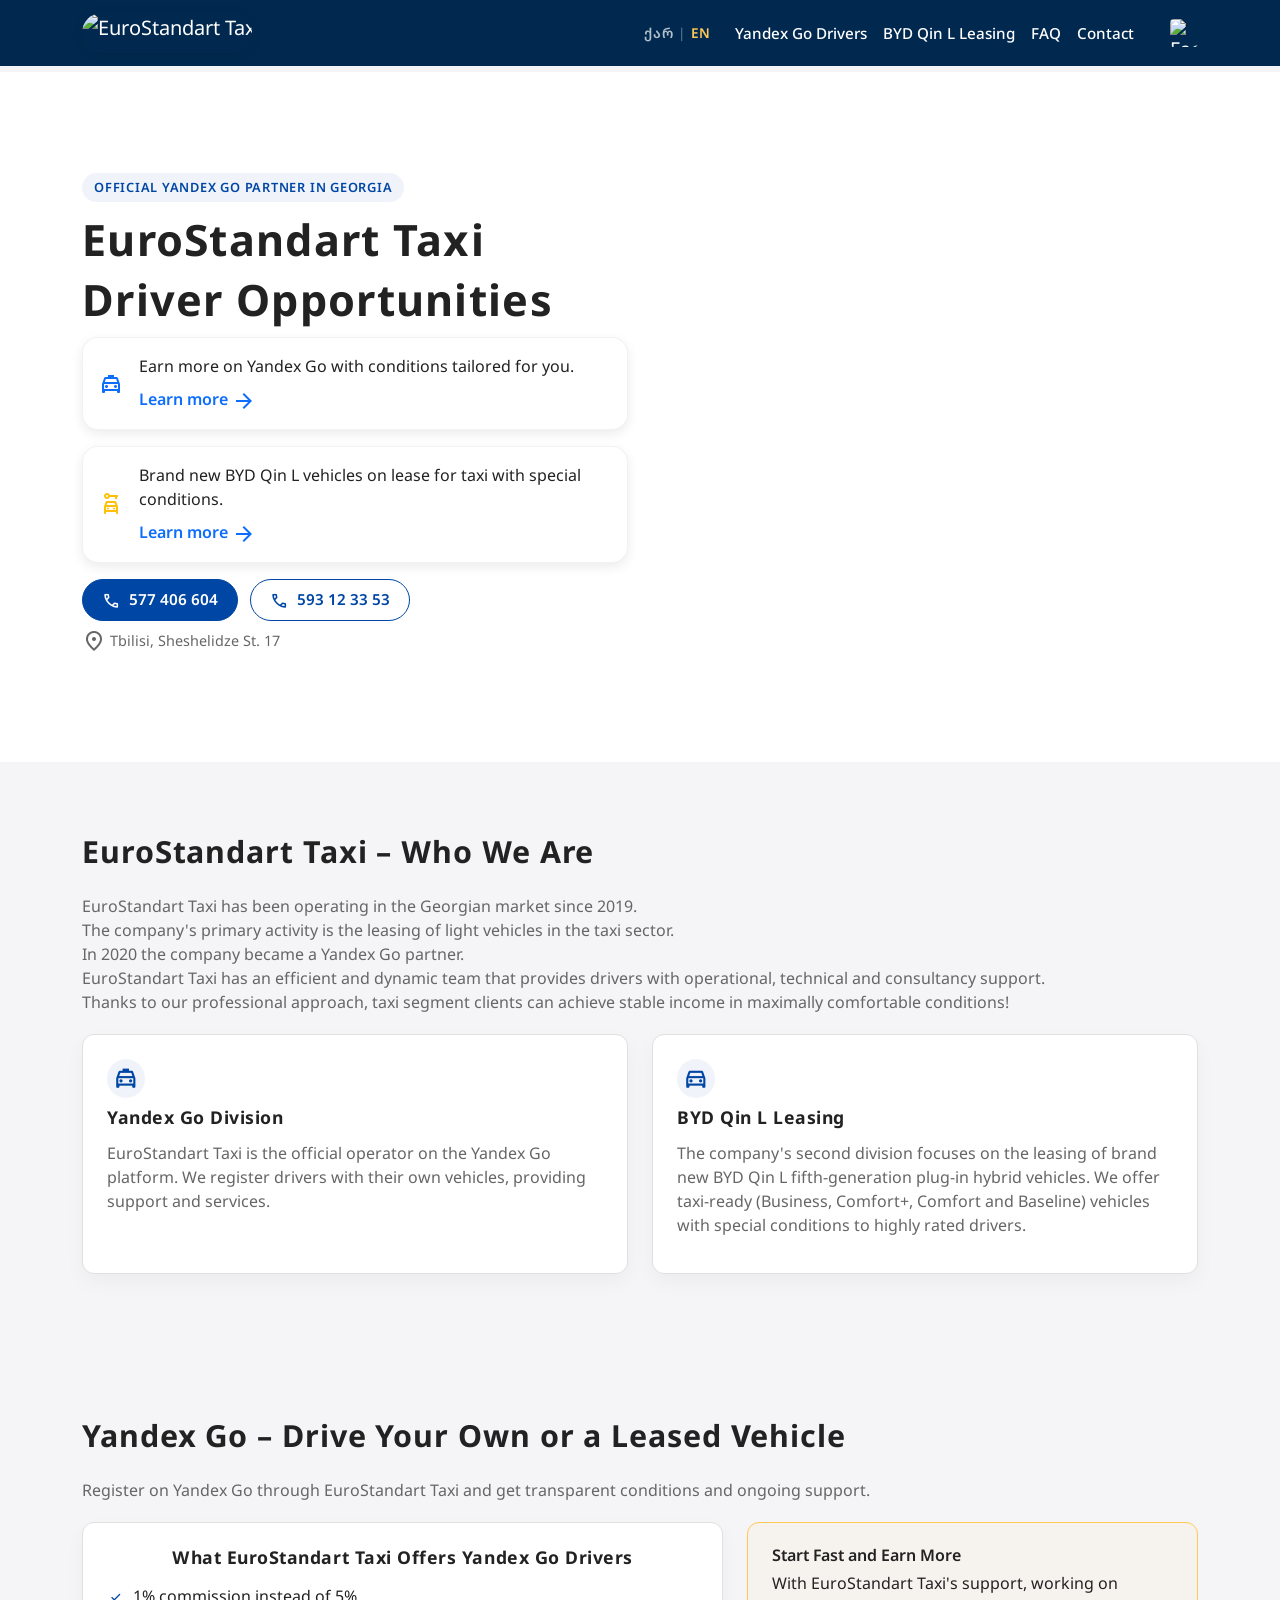
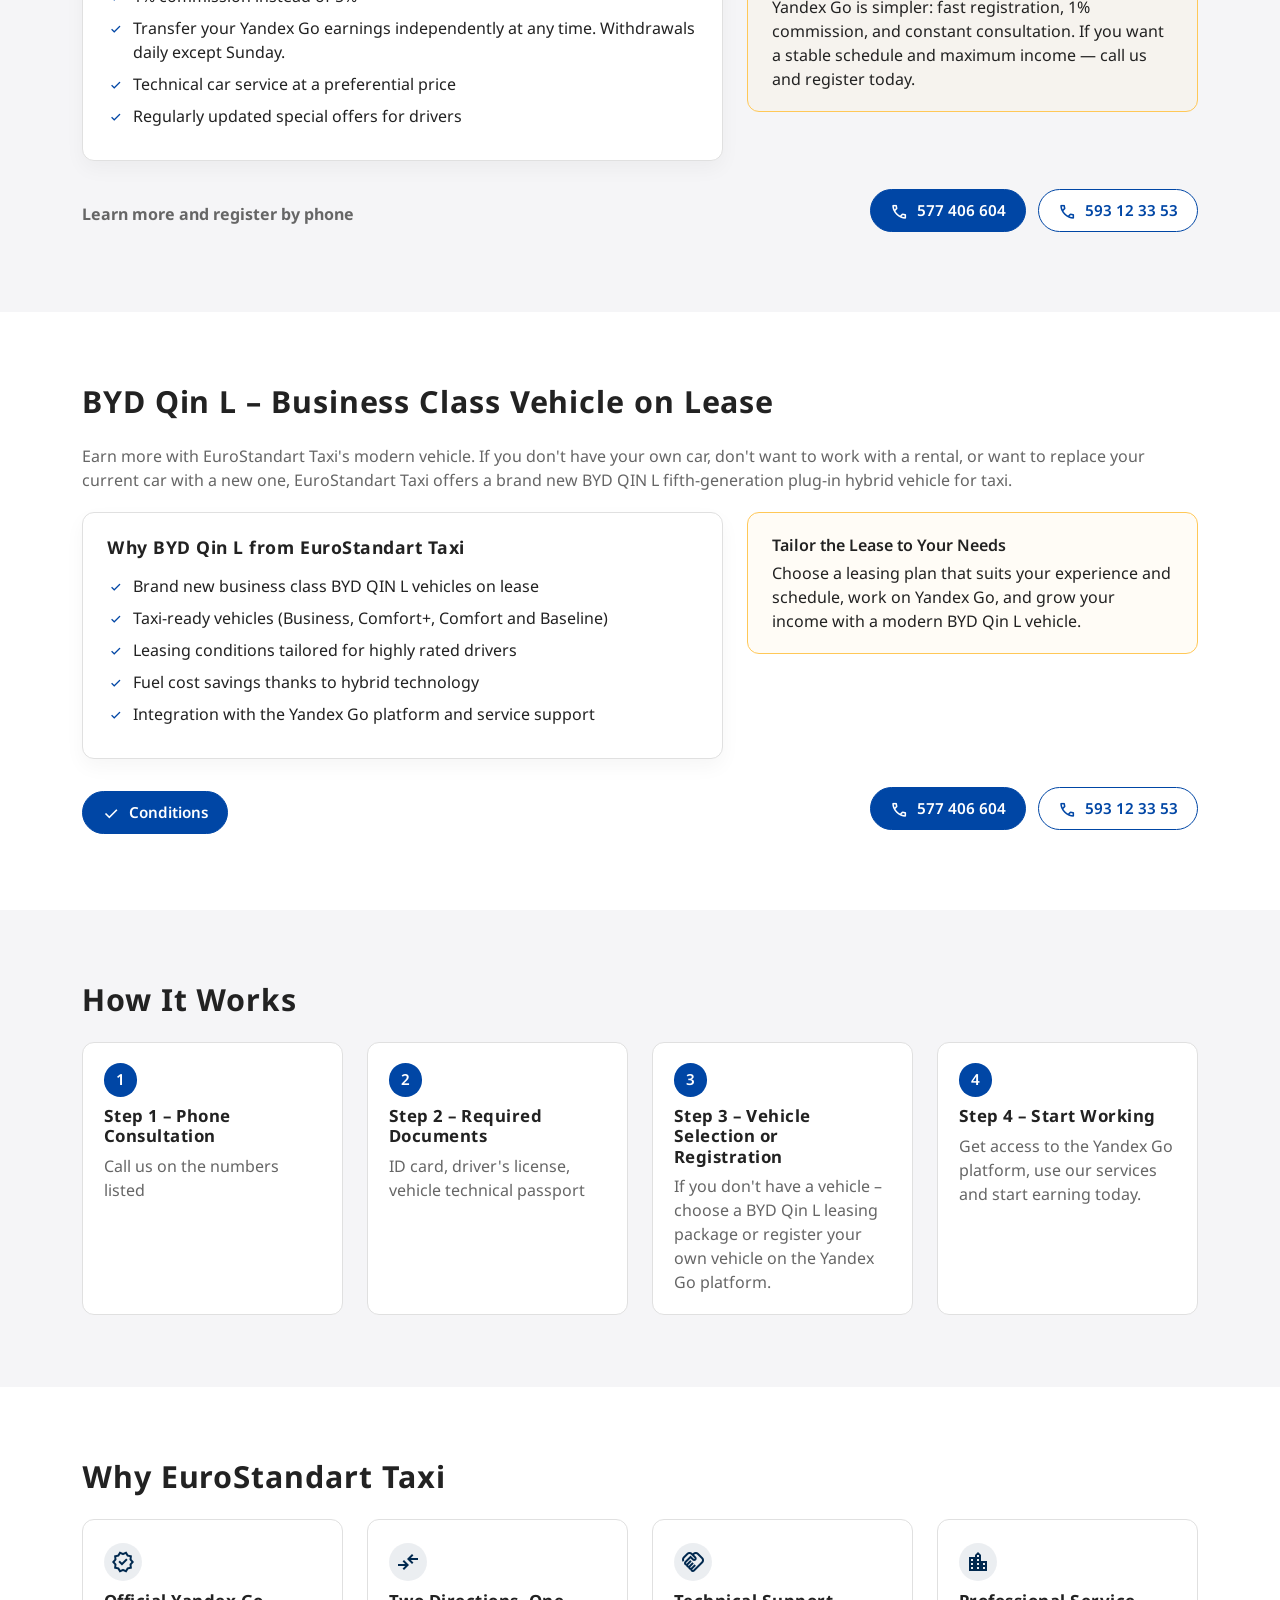
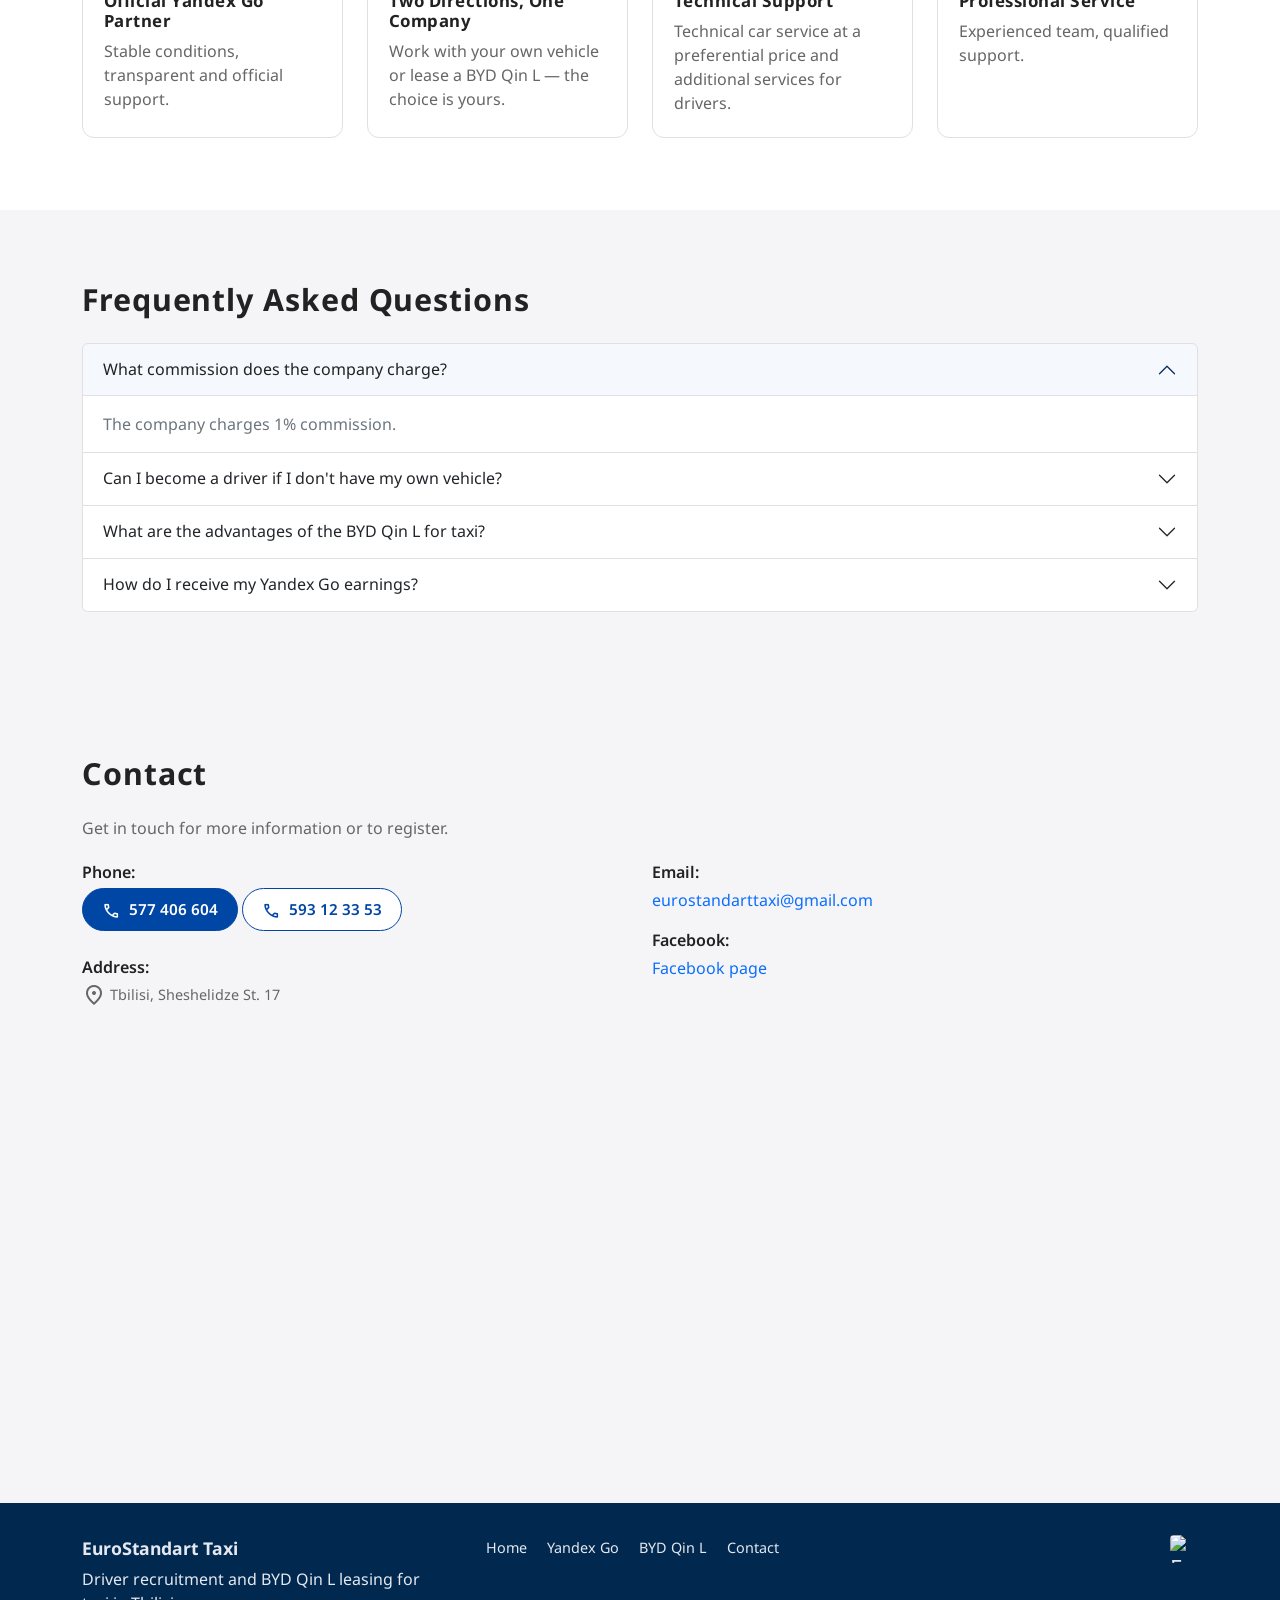
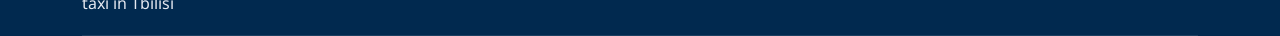
==== en/index.html @ 9b8d9754 "Update files" ====
<!DOCTYPE html>
<html lang="en">
<head>
    <meta charset="UTF-8">
    <meta name="viewport" content="width=device-width, initial-scale=1.0">
    <title>Become a Yandex Go Driver with EuroStandart Taxi</title>
    <meta name="description" content="Register as a Yandex Go driver, get professional support, transparent conditions and BYD Qin L leasing for taxi in Tbilisi.">
    <meta name="keywords" content="Driving, Driver, Professional driver, Taxi, Ride-hailing, Yandex Go, Vehicle ownership, Car rental, Commercial vehicle, Transportation, BYD Qin L, Leasing, Tbilisi, Georgia, EuroStandart Taxi">
    <meta name="robots" content="index,follow">

    <meta property="og:type" content="website">
    <meta property="og:title" content="Become a Yandex Go Driver with EuroStandart Taxi">
    <meta property="og:description" content="Register as a Yandex Go driver, get professional support, transparent conditions and BYD Qin L leasing for taxi in Tbilisi.">
    <meta property="og:image" content="https://cdn.breba.app/eurostandart/e3154ddc-b0b3-4aa0-a9b7-20b49b557262/assets/og-image.jpeg">
    <meta property="og:image:width" content="1200">
    <meta property="og:image:height" content="630">
    <meta property="og:url" content="https://eurostandarttaxi.com/en/">
    <meta property="og:locale" content="en_US">

    <meta name="twitter:card" content="summary_large_image">
    <meta name="twitter:title" content="Become a Yandex Go Driver with EuroStandart Taxi">
    <meta name="twitter:description" content="Register as a Yandex Go driver, get professional support, transparent conditions and BYD Qin L leasing for taxi in Tbilisi.">
    <meta name="twitter:image" content="https://cdn.breba.app/eurostandart/e3154ddc-b0b3-4aa0-a9b7-20b49b557262/assets/og-image.jpeg">

    <script type="application/ld+json" nonce="MzgxODY5NDI5NCwyMDkzMjE5OTgy">
        {
            "@context": "https://schema.org",
            "@type": "TransportationService",
            "@id": "https://eurostandarttaxi.com/#transportationservice",
            "name": "EuroStandart Taxi",
            "url": "https://eurostandarttaxi.com/",
            "logo": "https://cdn.breba.app/eurostandart/e3154ddc-b0b3-4aa0-a9b7-20b49b557262/assets/logo-wide.jpeg",
            "telephone": [
                "+995577406604",
                "+995593123353"
            ],
            "address": {
                "@type": "PostalAddress",
                "addressLocality": "Tbilisi",
                "streetAddress": "Sheshelidze St. 17",
                "addressCountry": "GE"
            }
        }
    </script>

    <link rel="canonical" href="https://eurostandarttaxi.com/en/">
    <!-- Hreflang -->
<link rel="alternate" hreflang="ka" href="https://eurostandarttaxi.com/">
<link rel="alternate" hreflang="en" href="https://eurostandarttaxi.com/en/">
<link rel="alternate" hreflang="x-default" href="https://eurostandarttaxi.com/">

<link rel="icon" href="/favicon.ico" id="favicon" sizes="any"/>
<link rel="icon" type="image/png" sizes="16x16" href="https://cdn.breba.app/eurostandart/e3154ddc-b0b3-4aa0-a9b7-20b49b557262/assets/favicon-16x16.png">
<link rel="icon" type="image/png" sizes="32x32" href="https://cdn.breba.app/eurostandart/e3154ddc-b0b3-4aa0-a9b7-20b49b557262/assets/favicon-32x32.png">
<link rel="icon" type="image/png" sizes="48x48" href="https://cdn.breba.app/eurostandart/e3154ddc-b0b3-4aa0-a9b7-20b49b557262/assets/favicon-48x48.png">
<link rel="icon" type="image/png" sizes="180x180" href="https://cdn.breba.app/eurostandart/e3154ddc-b0b3-4aa0-a9b7-20b49b557262/assets/apple-touch-icon.png">
<link rel="icon" type="image/png" sizes="192x192" href="https://cdn.breba.app/eurostandart/e3154ddc-b0b3-4aa0-a9b7-20b49b557262/assets/android-chrome-192x192.png">
<link rel="icon" type="image/png" sizes="512x512" href="https://cdn.breba.app/eurostandart/e3154ddc-b0b3-4aa0-a9b7-20b49b557262/assets/android-chrome-512x512.png">

<!-- Google Fonts & Icons -->
<link rel="preconnect" href="https://fonts.googleapis.com">
<link rel="preconnect" href="https://fonts.gstatic.com" crossorigin>

<!-- Render-blocking CSS to avoid layout shift -->
<link rel="stylesheet" href="https://cdn.jsdelivr.net/npm/bootstrap@5.3.8/dist/css/bootstrap.min.css">
<link rel="stylesheet" href="/styles.css?v=ce5dc139">

<!-- Non-blocking font stylesheets -->
<link rel="preload" href="https://fonts.googleapis.com/css2?family=Noto+Sans+Georgian:wght@400;500;600;700&family=Inter:wght@400;500;600;700&display=swap" as="style" onload="this.onload=null;this.rel='stylesheet'">
<link rel="preload" href="https://fonts.googleapis.com/css2?family=Material+Symbols+Outlined:opsz,wght,FILL,GRAD@20..48,300..500,0..1,-50..200&icon_names=arrow_forward,call,car_rental,close,compare_arrows,directions_car,done,handshake,local_taxi,location_city,location_on,menu,verified&display=swap" as="style" onload="this.onload=null;this.rel='stylesheet'">
<noscript>
  <link rel="stylesheet" href="https://fonts.googleapis.com/css2?family=Noto+Sans+Georgian:wght@400;500;600;700&family=Inter:wght@400;500;600;700&display=swap">
  <link rel="stylesheet" href="https://fonts.googleapis.com/css2?family=Material+Symbols+Outlined:opsz,wght,FILL,GRAD@20..48,300..500,0..1,-50..200&icon_names=arrow_forward,call,car_rental,close,compare_arrows,directions_car,done,handshake,local_taxi,location_city,location_on,menu,verified&display=swap">
</noscript>

<script nonce="MzgxODY5NDI5NCwyMDkzMjE5OTgy">
  (function () {
    var root = document.documentElement;
    var fallbackDelay = 10000;
    var fallbackTriggered = false;

    function markReady(className) {
      root.classList.add(className);
    }

    function watchFont(fontDescriptor, className) {
      document.fonts.load(fontDescriptor).then(function () {
        markReady(className);
      }).catch(function () {
        markReady(className);
      });
    }

    function markAllReady() {
      if (fallbackTriggered) {
        return;
      }

      fallbackTriggered = true;
      [
        'font-icons-ready',
        'font-nav-ready',
        'font-hero-600-ready',
        'font-hero-700-ready'
      ].forEach(markReady);
    }

    if (!document.fonts || !document.fonts.load) {
      window.addEventListener('load', markAllReady, { once: true });
      return;
    }

    watchFont('400 1em "Material Symbols Outlined"', 'font-icons-ready');
    watchFont('500 1em "Noto Sans Georgian"', 'font-nav-ready');
    watchFont('600 1em "Noto Sans Georgian"', 'font-hero-600-ready');
    watchFont('700 1em "Noto Sans Georgian"', 'font-hero-700-ready');

    window.addEventListener('load', markAllReady, { once: true });
    setTimeout(markAllReady, fallbackDelay);
  })();
</script>

<!-- Google tag (gtag.js) -->
<script async src="https://www.googletagmanager.com/gtag/js?id=G-PTKBJEPG6P" nonce="MzgxODY5NDI5NCwyMDkzMjE5OTgy"></script>
<script nonce="MzgxODY5NDI5NCwyMDkzMjE5OTgy">
  window.dataLayer = window.dataLayer || [];
  function gtag(){dataLayer.push(arguments);}
  gtag('js', new Date());

  gtag('config', 'G-PTKBJEPG6P');
</script>
</head>
<body id="top">
    <!-- Navbar -->
    <header>
        <nav class="navbar navbar-expand-lg navbar-custom fixed-top" aria-label="Primary navigation">
            <div class="container">
                <a class="navbar-brand d-flex align-items-center navbar-logo-wrapper position-relative" href="#home">
                    <img src="https://cdn.breba.app/eurostandart/e3154ddc-b0b3-4aa0-a9b7-20b49b557262/assets/logo-wide.jpeg?v=1" class="navbar-logo-large" alt="EuroStandart Taxi Logo" loading="lazy">
                </a>
                <div class="d-flex d-lg-none align-items-center lang-switch ms-auto me-2">
                    <a href="/" class="lang-switch-link">ქარ</a>
                    <span class="lang-switch-sep" aria-hidden="true">|</span>
                    <span class="lang-switch-active">EN</span>
                </div>
                <button class="navbar-toggler" type="button" data-bs-toggle="collapse" data-bs-target="#mainNavbar" aria-controls="mainNavbar" aria-expanded="false" aria-label="Open navigation">
                    <span class="navbar-toggler-icon"></span>
                </button>
                <div class="collapse navbar-collapse" id="mainNavbar">
                    <div class="ms-lg-auto d-flex flex-column flex-lg-row align-items-lg-center mb-2 mb-lg-0">
                        <div class="d-none d-lg-flex align-items-center lang-switch me-lg-3">
                            <a href="/" class="lang-switch-link">ქარ</a>
                            <span class="lang-switch-sep" aria-hidden="true">|</span>
                            <span class="lang-switch-active">EN</span>
                        </div>
                        <ul class="navbar-nav">
                            <li class="nav-item">
                                <a class="nav-link" href="#yandex-go">Yandex Go Drivers</a>
                            </li>
                            <li class="nav-item">
                                <a class="nav-link" href="#leasing">BYD Qin L Leasing</a>
                            </li>
                            <li class="nav-item">
                                <a class="nav-link" href="#faq">FAQ</a>
                            </li>
                            <li class="nav-item">
                                <a class="nav-link" href="#contact">Contact</a>
                            </li>
                        </ul>
                    </div>
                    <div class="nav-social-links d-flex align-items-center ms-lg-3 mt-2 mt-lg-0">
                        <a href="https://www.facebook.com/people/Eurostandart-ევროსტანდარტ/61581653968613" aria-label="Facebook" class="facebook-link" rel="noopener" target="_blank">
                            <img src="https://cdn.breba.app/eurostandart/e3154ddc-b0b3-4aa0-a9b7-20b49b557262/assets/Facebook_Logo_Secondary.png" alt="Facebook" class="facebook-icon" width="28" height="28" loading="lazy">
                        </a>
                    </div>
                </div>
            </div>
        </nav>
    </header>

    <main>
        <!-- Hero Section -->
        <section id="home" class="section hero-section section-bg-surface">
            <div class="container">
                <div class="row align-items-center gy-4">
                    <div class="col-lg-6">
                        <span class="hero-badge">
                            Official Yandex Go Partner in Georgia
                        </span>
                        <h1 class="hero-title">
                            EuroStandart Taxi<br>
                            <span class="d-block mt-2">Driver Opportunities</span>
                        </h1>
                        <div class="d-flex flex-column gap-3 mb-3">
                            <a href="#yandex-go" class="cta-card d-flex align-items-center p-3 bg-white text-decoration-none cta-card-hover" tabindex="0" aria-label="Learn more about Yandex Go">
                                <span class="material-symbols-outlined cta-icon text-primary me-3 icon-size-lg" aria-hidden="true">local_taxi</span>
                                <div class="flex-grow-1">
                                    <span class="text-main">Earn more on Yandex Go with conditions tailored for you.</span>
                                    <div class="mt-2">
                                        <span class="link-primary fw-semibold align-middle">
                                            Learn more
                                            <span class="material-symbols-outlined align-middle icon-size-md">arrow_forward</span>
                                        </span>
                                    </div>
                                </div>
                            </a>
                            <a href="#leasing" class="cta-card cta-card-yellow d-flex align-items-center p-3 bg-white text-decoration-none cta-card-hover" tabindex="0" aria-label="Learn more about BYD Qin L leasing">
                                <span class="material-symbols-outlined cta-icon text-warning me-3 icon-size-lg" aria-hidden="true">car_rental</span>
                                <div class="flex-grow-1">
                                    <span class="text-main">Brand new BYD Qin L vehicles on lease for taxi with special conditions.</span>
                                    <div class="mt-2">
                                        <span class="link-primary fw-semibold align-middle">
                                            Learn more
                                            <span class="material-symbols-outlined align-middle icon-size-md">arrow_forward</span>
                                        </span>
                                    </div>
                                </div>
                            </a>
                        </div>
                        <div class="hero-contact mb-2">
                            <div class="hero-phone-group">
                                <a href="tel:+995577406604" class="btn btn-primary-custom btn-icon-left">
                                    <span class="material-symbols-outlined">call</span>
                                    577 406 604
                                </a>
                                <a href="tel:+995593123353" class="btn btn-outline-primary-custom btn-icon-left">
                                    <span class="material-symbols-outlined">call</span>
                                    593 12 33 53
                                </a>
                            </div>
                            <a class="hero-location" href="https://www.google.com/maps/search/?api=1&query=Tbilisi,+Sheshelidze+17" target="_blank" rel="noopener" aria-label="Tbilisi, Sheshelidze St. 17 on Google Maps">
                                <span class="material-symbols-outlined" aria-hidden="true">location_on</span>
                                <span>Tbilisi, Sheshelidze St. 17</span>
                            </a>
                        </div>
                    </div>
                    <div class="col-lg-6">
                        <img
                            src="https://cdn.breba.app/eurostandart/e3154ddc-b0b3-4aa0-a9b7-20b49b557262/assets/eurostandart_hero-800.jpeg"
                            class="hero-image" alt="Driver in a modern vehicle for Yandex Go"
                            srcset="https://cdn.breba.app/eurostandart/e3154ddc-b0b3-4aa0-a9b7-20b49b557262/assets/eurostandart_hero-480.jpeg 480w,
                                    https://cdn.breba.app/eurostandart/e3154ddc-b0b3-4aa0-a9b7-20b49b557262/assets/eurostandart_hero-800.jpeg 800w"
                            sizes="(max-width: 575px) 100vw, 50vw">
                    </div>
                </div>
            </div>
        </section>

        <!-- About Section -->
        <section id="about" class="section section-bg-light">
            <div class="container">
                <header class="mb-3-5">
                    <h2 class="section-title">EuroStandart Taxi – Who We Are</h2>
                    <p class="muted-text">
                        EuroStandart Taxi has been operating in the Georgian market since 2019.<br>
                        The company's primary activity is the leasing of light vehicles in the taxi sector.<br>
                        In 2020 the company became a Yandex Go partner.<br>
                        EuroStandart Taxi has an efficient and dynamic team that provides drivers with operational, technical and consultancy support.<br>
                        Thanks to our professional approach, taxi segment clients can achieve stable income in maximally comfortable conditions!
                    </p>
                </header>
                <div class="row g-3 g-md-4">
                    <div class="col-md-6">
                        <article class="info-card">
                            <div class="info-card-icon" aria-hidden="true">
                                <span class="material-symbols-outlined">local_taxi</span>
                            </div>
                            <h3 class="info-card-title">Yandex Go Division</h3>
                            <p class="muted-text">
                                EuroStandart Taxi is the official operator on the Yandex Go platform. We register drivers with their own vehicles, providing support and services.
                            </p>
                        </article>
                    </div>
                    <div class="col-md-6">
                        <article class="info-card">
                            <div class="info-card-icon" aria-hidden="true">
                                <span class="material-symbols-outlined">directions_car</span>
                            </div>
                            <h3 class="info-card-title">BYD Qin L Leasing</h3>
                            <p class="muted-text">
                                The company's second division focuses on the leasing of brand new BYD Qin L fifth-generation plug-in hybrid vehicles. We offer taxi-ready (Business, Comfort+, Comfort and Baseline) vehicles with special conditions to highly rated drivers.
                            </p>
                        </article>
                    </div>
                </div>
            </div>
        </section>

        <!-- Yandex Go Section -->
        <section id="yandex-go" class="section section-bg-light">
            <div class="container">
                <header class="mb-3-5">
                    <h2 class="section-title">Yandex Go – Drive Your Own or a Leased Vehicle</h2>
                    <p class="muted-text">
                        Register on Yandex Go through EuroStandart Taxi and get transparent conditions and ongoing support.
                    </p>
                </header>
                <div class="row g-4 mb-4-5">
                    <div class="col-lg-7">
                        <article class="info-card text-center">
                            <h3 class="info-card-title mb-3">What EuroStandart Taxi Offers Yandex Go Drivers</h3>
                            <ul class="list-check d-inline-block text-start">
                                <li>1% commission instead of 5%</li>
                                <li>Transfer your Yandex Go earnings independently at any time. Withdrawals daily except Sunday.</li>
                                <li>Technical car service at a preferential price</li>
                                <li>Regularly updated special offers for drivers</li>
                            </ul>
                        </article>
                    </div>
                    <div class="col-lg-5">
                        <aside class="highlight-box">
                            <p class="highlight-box-strong mb-1">Start Fast and Earn More</p>
                            <p class="mb-0">
                                With EuroStandart Taxi's support, working on Yandex Go is simpler:
                                fast registration, 1% commission,
                                and constant consultation.
                                If you want a stable schedule and maximum income — call us and register today.
                            </p>
                        </aside>
                    </div>
                </div>
                <div class="d-flex flex-column flex-md-row align-items-md-center justify-content-between gap-3">
                    <div class="muted-text">
                        <strong>Learn more and register by phone</strong>
                    </div>
                    <div class="hero-phone-group">
                        <a href="tel:+995577406604" class="btn btn-primary-custom btn-icon-left">
                            <span class="material-symbols-outlined">call</span>
                            577 406 604
                        </a>
                        <a href="tel:+995593123353" class="btn btn-outline-primary-custom btn-icon-left">
                            <span class="material-symbols-outlined">call</span>
                            593 12 33 53
                        </a>
                    </div>
                </div>
            </div>
        </section>

        <!-- Leasing Section -->
        <section id="leasing" class="section section-bg-surface">
            <div class="container">
                <header class="mb-3-5">
                    <h2 class="section-title">BYD Qin L – Business Class Vehicle on Lease</h2>
                    <p class="muted-text">
                        Earn more with EuroStandart Taxi's modern vehicle. If you don't have your own car, don't want to work with a rental, or want to replace your current car with a new one, EuroStandart Taxi offers a brand new BYD QIN L fifth-generation plug-in hybrid vehicle for taxi.
                    </p>
                </header>
                <div class="row g-4 mb-4-5">
                    <div class="col-lg-7">
                        <article class="info-card">
                            <h3 class="info-card-title mb-3">Why BYD Qin L from EuroStandart Taxi</h3>
                            <ul class="list-check">
                                <li>
                                    Brand new business class BYD QIN L vehicles on lease<br>
                                </li>
                                <li>Taxi-ready vehicles (Business, Comfort+, Comfort and Baseline)</li>
                                <li>Leasing conditions tailored for highly rated drivers</li>
                                <li>Fuel cost savings thanks to hybrid technology</li>
                                <li>Integration with the Yandex Go platform and service support</li>
                            </ul>
                        </article>
                    </div>
                    <div class="col-lg-5">
                        <aside class="highlight-box">
                            <p class="highlight-box-strong mb-1">Tailor the Lease to Your Needs</p>
                            <p class="mb-0">
                                Choose a leasing plan that suits your experience and schedule, work on Yandex Go, and grow your income with a modern BYD Qin L vehicle.
                            </p>
                        </aside>
                    </div>
                </div>
                <div class="d-flex flex-column flex-md-row align-items-md-center justify-content-between gap-3">
                    <button type="button" class="btn btn-primary-custom btn-icon-left mb-2 mb-md-0" data-bs-toggle="modal" data-bs-target="#leasingConditionsModal">
                        <span class="material-symbols-outlined align-middle" aria-hidden="true">done</span>
                        Conditions
                    </button>
                    <div>
                        <div class="hero-phone-group mt-2 mt-md-0">
                            <a href="tel:+995577406604" class="btn btn-primary-custom btn-icon-left">
                                <span class="material-symbols-outlined">call</span>
                                577 406 604
                            </a>
                            <a href="tel:+995593123353" class="btn btn-outline-primary-custom btn-icon-left">
                                <span class="material-symbols-outlined">call</span>
                                593 12 33 53
                            </a>
                        </div>
                    </div>
                </div>
            </div>
        </section>

        <!-- Leasing Conditions Modal -->
        <div class="modal fade" id="leasingConditionsModal" tabindex="-1" aria-labelledby="leasingConditionsModalLabel" aria-hidden="true">
            <div class="modal-dialog modal-dialog-centered modal-lg modal-dialog-scrollable">
                <div class="modal-content">
                    <div class="modal-header border-0 pb-0">
                        <h5 class="modal-title" id="leasingConditionsModalLabel">Detailed Leasing Conditions</h5>
                        <button type="button" class="btn-close d-flex align-items-center" data-bs-dismiss="modal" aria-label="Close" title="Close">
                            <span class="material-symbols-outlined me-1" aria-hidden="true">close</span>
                        </button>
                    </div>
                    <div class="modal-body">
                        <div class="row g-3">
                            <div class="col-12">
                                <div class="info-card mb-3">
                                    <h6 class="info-card-title mb-2">Leasing Conditions for One Driver</h6>
                                    <ul class="muted-text list-check">
                                        <li>Lease term: 2 to 3 years</li>
                                        <li>Driver's contribution: equivalent of $1,000 in GEL<br><span class="text-secondary small">Can be spread over 3–6 months</span></li>
                                        <li>Daily payment: 80 GEL</li>
                                        <li>Insurance: 260 GEL per month</li>
                                        <li>One day off per week</li>
                                        <li>Minimum 260 working hours per month on Yandex</li>
                                    </ul>
                                </div>
                            </div>
                            <div class="col-12">
                                <div class="info-card mb-3">
                                    <h6 class="info-card-title mb-2">Leasing Conditions for Two Drivers</h6>
                                    <ul class="muted-text list-check">
                                        <li>Lease term: 1.5 to 2 years</li>
                                        <li>2 drivers' contribution: equivalent of $1,000 in GEL<br><span class="text-secondary small">Can be spread over 3–6 months</span></li>
                                        <li>Daily payment for 2 drivers: 115 GEL</li>
                                        <li>Insurance: 260 GEL per month</li>
                                        <li>One day off per week</li>
                                        <li>Minimum 460 working hours per month on Yandex</li>
                                    </ul>
                                </div>
                            </div>
                            <div class="col-12">
                                <div class="info-card mb-3">
                                    <h6 class="info-card-title mb-2">Operational Leasing Conditions for One Driver</h6>
                                    <ul class="muted-text list-check">
                                        <li>Operational lease term: 3 years</li>
                                        <li>Driver's income: 45% of earnings, bonus 100%</li>
                                        <li>Daily payment</li>
                                        <li>All fuel and vehicle operating costs covered by the company</li>
                                        <li>Minimum 260 working hours per month on Yandex</li>
                                        <li>After three years the driver will have the option to purchase the vehicle</li>
                                    </ul>
                                </div>
                            </div>
                        </div>
                    </div>
                </div>
            </div>
        </div>

        <!-- How It Works Section -->
        <section id="how-it-works" class="section section-bg-light">
            <div class="container">
                <header class="mb-3-5">
                    <h2 class="section-title">How It Works</h2>
                </header>
                <div class="row steps-row">
                    <div class="col-md-6 col-lg-3">
                        <article class="step-card">
                            <div class="step-number">1</div>
                            <h3 class="step-title">Step 1 – Phone Consultation</h3>
                            <p class="muted-text mb-0">
                                Call us on the numbers listed
                            </p>
                        </article>
                    </div>
                    <div class="col-md-6 col-lg-3">
                        <article class="step-card">
                            <div class="step-number">2</div>
                            <h3 class="step-title">Step 2 – Required Documents</h3>
                            <p class="muted-text mb-0">
                                ID card, driver's license, vehicle technical passport
                            </p>
                        </article>
                    </div>
                    <div class="col-md-6 col-lg-3">
                        <article class="step-card">
                            <div class="step-number">3</div>
                            <h3 class="step-title">Step 3 – Vehicle Selection or Registration</h3>
                            <p class="muted-text mb-0">
                                If you don't have a vehicle – choose a BYD Qin L leasing package or register your own vehicle on the Yandex Go platform.
                            </p>
                        </article>
                    </div>
                    <div class="col-md-6 col-lg-3">
                        <article class="step-card">
                            <div class="step-number">4</div>
                            <h3 class="step-title">Step 4 – Start Working</h3>
                            <p class="muted-text mb-0">
                                Get access to the Yandex Go platform, use our services and start earning today.
                            </p>
                        </article>
                    </div>
                </div>
            </div>
        </section>

        <!-- Benefits Section -->
        <section id="benefits" class="section section-bg-surface">
            <div class="container">
                <header class="mb-3-5">
                    <h2 class="section-title">Why EuroStandart Taxi</h2>
                </header>
                <div class="row g-3 g-md-4">
                    <div class="col-md-6 col-lg-3">
                        <article class="benefit-card">
                            <div class="benefit-icon" aria-hidden="true">
                                <span class="material-symbols-outlined">verified</span>
                            </div>
                            <h3 class="benefit-title">Official Yandex Go Partner</h3>
                            <p class="muted-text mb-0">
                                Stable conditions, transparent and official support.
                            </p>
                        </article>
                    </div>
                    <div class="col-md-6 col-lg-3">
                        <article class="benefit-card">
                            <div class="benefit-icon" aria-hidden="true">
                                <span class="material-symbols-outlined">compare_arrows</span>
                            </div>
                            <h3 class="benefit-title">Two Directions, One Company</h3>
                            <p class="muted-text mb-0">
                                Work with your own vehicle or lease a BYD Qin L — the choice is yours.
                            </p>
                        </article>
                    </div>
                    <div class="col-md-6 col-lg-3">
                        <article class="benefit-card">
                            <div class="benefit-icon" aria-hidden="true">
                                <span class="material-symbols-outlined">handshake</span>
                            </div>
                            <h3 class="benefit-title">Technical Support</h3>
                            <p class="muted-text mb-0">
                                Technical car service at a preferential price and additional services for drivers.
                            </p>
                        </article>
                    </div>
                    <div class="col-md-6 col-lg-3">
                        <article class="benefit-card">
                            <div class="benefit-icon" aria-hidden="true">
                                <span class="material-symbols-outlined">location_city</span>
                            </div>
                            <h3 class="benefit-title">Professional Service</h3>
                            <p class="muted-text mb-0">
                                Experienced team, qualified support.
                            </p>
                        </article>
                    </div>
                </div>
            </div>
        </section>

        <!-- FAQ Section -->
        <section id="faq" class="section faq-section">
            <div class="container">
                <header class="mb-3-5">
                    <h2 class="section-title">Frequently Asked Questions</h2>
                </header>
                <div class="accordion" id="faqAccordion" role="region" aria-label="Frequently asked questions">
                    <div class="accordion-item">
                        <h3 class="accordion-header" id="faqHeadingOne">
                            <button class="accordion-button" type="button" data-bs-toggle="collapse" data-bs-target="#faqCollapseOne" aria-expanded="true" aria-controls="faqCollapseOne">
                                What commission does the company charge?
                            </button>
                        </h3>
                        <div id="faqCollapseOne" class="accordion-collapse collapse show" aria-labelledby="faqHeadingOne" data-bs-parent="#faqAccordion">
                            <div class="accordion-body text-secondary">
                                <span>The company charges 1% commission.</span>
                            </div>
                        </div>
                    </div>

                    <div class="accordion-item">
                        <h3 class="accordion-header" id="faqHeadingTwo">
                            <button class="accordion-button collapsed" type="button" data-bs-toggle="collapse" data-bs-target="#faqCollapseTwo" aria-expanded="false" aria-controls="faqCollapseTwo">
                                Can I become a driver if I don't have my own vehicle?
                            </button>
                        </h3>
                        <div id="faqCollapseTwo" class="accordion-collapse collapse" aria-labelledby="faqHeadingTwo" data-bs-parent="#faqAccordion">
                            <div class="accordion-body text-secondary">
                                Yes. EuroStandart Taxi offers brand new BYD Qin L vehicles on lease. A high rating and meeting minimum criteria are required, after which you choose a leasing plan and start working.
                            </div>
                        </div>
                    </div>

                    <div class="accordion-item">
                        <h3 class="accordion-header" id="faqHeadingThree">
                            <button class="accordion-button collapsed" type="button" data-bs-toggle="collapse" data-bs-target="#faqCollapseThree" aria-expanded="false" aria-controls="faqCollapseThree">
                                What are the advantages of the BYD Qin L for taxi?
                            </button>
                        </h3>
                        <div id="faqCollapseThree" class="accordion-collapse collapse" aria-labelledby="faqHeadingThree" data-bs-parent="#faqAccordion">
                            <div class="accordion-body text-secondary">
                                BYD Qin L is a business class vehicle, a fifth-generation plug-in hybrid that stands out for its low fuel consumption, modern safety systems and high comfort. EuroStandart Taxi offers taxi-ready configurations for Yandex Go: Business, Comfort+, Comfort and Baseline.
                            </div>
                        </div>
                    </div>

                    <div class="accordion-item">
                        <h3 class="accordion-header" id="faqHeadingFour">
                            <button class="accordion-button collapsed" type="button" data-bs-toggle="collapse" data-bs-target="#faqCollapseFour" aria-expanded="false" aria-controls="faqCollapseFour">
                                How do I receive my Yandex Go earnings?
                            </button>
                        </h3>
                        <div id="faqCollapseFour" class="accordion-collapse collapse" aria-labelledby="faqHeadingFour" data-bs-parent="#faqAccordion">
                            <div class="accordion-body text-secondary">
                                When cooperating with EuroStandart Taxi, you can transfer your Yandex Go earnings independently at any time. This gives you flexibility in planning and managing expenses. You can also withdraw cash by visiting the company office. Withdrawals are available every day except Sunday.
                            </div>
                        </div>
                    </div>

                </div>
            </div>
        </section>

    <!-- Contact Section -->
    <section id="contact" class="section section-bg-light">
        <div class="container">
            <header class="mb-3-5">
                <h2 class="section-title">Contact</h2>
                <p class="muted-text">
                    Get in touch for more information or to register.
                </p>
            </header>
            <div class="row g-4">
                <div class="col-12 col-lg-6 mb-4 mb-lg-0">
                    <div class="mb-3">
                        <span class="fw-semibold d-block mb-1">Phone:</span>
                        <a href="tel:+995577406604" class="btn btn-primary-custom btn-icon-left mb-2">
                            <span class="material-symbols-outlined">call</span>
                            577 406 604
                        </a>
                        <a href="tel:+995593123353" class="btn btn-outline-primary-custom btn-icon-left mb-2">
                            <span class="material-symbols-outlined">call</span>
                            593 12 33 53
                        </a>
                    </div>
                    <div>
                        <span class="fw-semibold d-block mb-1">Address:</span>
                        <a class="hero-location" href="https://www.google.com/maps/search/?api=1&query=Tbilisi,+Sheshelidze+17" target="_blank" rel="noopener" aria-label="Tbilisi, Sheshelidze St. 17 on Google Maps">
                            <span class="material-symbols-outlined" aria-hidden="true">location_on</span>
                            Tbilisi, Sheshelidze St. 17
                        </a>
                    </div>
                    <div class="mb-3 mt-4 d-lg-none">
                        <div class="ratio ratio-16x9 rounded overflow-hidden contact-map-embed">
                            <iframe
                                src="https://www.google.com/maps/embed?pb=!1m18!1m12!1m3!1d2977.243933058308!2d44.801168776004!3d41.787034771245!2m3!1f0!2f0!3f0!3m2!1i1024!2i768!4f13.1!3m3!1m2!1s0x40446db5ca29530f%3A0xadfde8bd2ca38271!2s17%20Tengiz%20Sheshelidze%20St%2C%20T%27bilisi!5e0!3m2!1sen!2sge!4v1734650000000!5m2!1sen!2sge"
                                width="100%" height="260" allowfullscreen="" loading="lazy" referrerpolicy="no-referrer-when-downgrade"
                                title="EuroStandart Taxi Location Map"></iframe>
                        </div>
                    </div>
                </div>
                <div class="col-12 col-lg-6">
                    <div class="mb-3">
                        <span class="fw-semibold d-block mb-1">Email:</span>
                        <a href="mailto:eurostandarttaxi@gmail.com" class="link-primary">eurostandarttaxi@gmail.com</a>
                    </div>
                    <div>
                        <span class="fw-semibold d-block mb-1">Facebook:</span>
                        <a href="https://www.facebook.com/people/Eurostandart-ევროსტანდარტ/61581653968613" class="link-primary" rel="noopener" target="_blank">
                            Facebook page
                        </a>
                    </div>
                </div>
                <div class="col-12 d-none d-lg-block mt-4">
                    <div class="ratio ratio-16x9 rounded overflow-hidden contact-map-embed">
                        <iframe
                            src="https://www.google.com/maps/embed?pb=!1m18!1m12!1m3!1d2977.243933058308!2d44.801168776004!3d41.787034771245!2m3!1f0!2f0!3f0!3m2!1i1024!2i768!4f13.1!3m3!1m2!1s0x40446db5ca29530f%3A0xadfde8bd2ca38271!2s17%20Tengiz%20Sheshelidze%20St%2C%20T%27bilisi!5e0!3m2!1sen!2sge!4v1734650000000!5m2!1sen!2sge"
                            width="100%" height="360" allowfullscreen="" loading="lazy" referrerpolicy="no-referrer-when-downgrade"
                            title="EuroStandart Taxi Location Map"></iframe>
                    </div>
                </div>
            </div>
        </div>
    </section>

    </main>

    <!-- Footer -->
    <footer class="footer" aria-label="Footer">
        <div class="container">
            <div class="row gy-3 align-items-start">
                <div class="col-md-4">
                    <div class="footer-brand">EuroStandart Taxi</div>
                    <p class="mb-0">
                        Driver recruitment and BYD Qin L leasing for taxi in Tbilisi
                    </p>
                </div>
                <div class="col-md-4 d-flex justify-content-md-center">
                    <nav class="footer-nav" aria-label="Footer navigation">
                        <a href="#home">Home</a>
                        <a href="#yandex-go">Yandex Go</a>
                        <a href="#leasing">BYD Qin L</a>
                        <a href="#contact">Contact</a>
                    </nav>
                </div>
                <div class="col-md-4 d-flex justify-content-md-end">
                    <div class="footer-social">
                        <a href="https://www.facebook.com/people/Eurostandart-ევროსტანდარტ/61581653968613" aria-label="Facebook" class="facebook-link">
                            <img src="https://cdn.breba.app/eurostandart/e3154ddc-b0b3-4aa0-a9b7-20b49b557262/assets/Facebook_Logo_Secondary.png" alt="Facebook" class="facebook-icon" width="28" height="28" loading="lazy">
                        </a>
                    </div>
                </div>
            </div>
            <div class="footer-bottom d-flex flex-column flex-md-row justify-content-between align-items-md-center">
                <div>
                    © <span id="currentYear"></span> EuroStandart Taxi. All rights reserved.
                </div>
                <div>
                    <a href="#top" class="text-decoration-none footer-back-to-top">Back to top</a>
                </div>
            </div>
        </div>
    </footer>

    <!-- Bootstrap Bundle JS -->
    <script src="https://cdn.jsdelivr.net/npm/bootstrap@5.3.3/dist/js/bootstrap.bundle.min.js" nonce="MzgxODY5NDI5NCwyMDkzMjE5OTgy"></script>

    <script nonce="MzgxODY5NDI5NCwyMDkzMjE5OTgy">
        (function () {
            var yearSpan = document.getElementById('currentYear');
            if (yearSpan) {
                yearSpan.textContent = new Date().getFullYear();
            }
        })();
    </script>
</body>
</html>
---- styles.css ----
:root {
    --color-primary: #0046A5;
    --color-primary-hover: #145CCB;
    --color-secondary: #FFC857;
    --color-bg: #F5F5F7;
    --color-surface: #FFFFFF;
    --color-text-main: #222222;
    --color-text-muted: #666666;
    --color-nav-footer: #01294F;
    --color-border: #E0E0E0;

    --radius-sm: 0.5rem;
    --radius-md: 0.75rem;
    --shadow-soft: 0 8px 20px rgba(0, 0, 0, 0.04);
}

* {
    box-sizing: border-box;
}

html {
    scroll-behavior: smooth;
}

body {
    font-family: "Noto Sans Georgian", "Inter", system-ui, -apple-system, BlinkMacSystemFont, "Segoe UI", sans-serif;
    background-color: var(--color-bg);
    color: var(--color-text-main);
    margin: 0;
    padding-top: 4rem;
}

@media (min-width: 992px) {
    body {
        padding-top: 4.5rem;
    }
}

@media (min-width: 992px) and (max-width: 1199.98px) {
    .container,
    .container-lg,
    .container-md,
    .container-sm {
        max-width: clamp(980px, 96vw, 1050px);
    }
}

h1,
h2,
h3,
h4,
h5 {
    font-weight: 700;
    letter-spacing: 0.03em;
}

p {
    margin-bottom: 0.75rem;
}

a {
    color: var(--color-primary);
    text-decoration: none;
}

a:hover {
    color: var(--color-primary-hover);
    text-decoration: none;
}

.section {
    scroll-margin-top: 5rem;
    padding-top: 3rem;
    padding-bottom: 3rem;
}

@media (max-width: 575.98px) {
    .hero-section {
        padding-top: 0.875rem !important;
    }
}

@media (min-width: 992px) {
    .section {
        padding-top: 4.5rem;
        padding-bottom: 4.5rem;
    }
}

.section-bg-light {
    background-color: var(--color-bg);
}

.section-bg-surface {
    background-color: var(--color-surface);
}

.section-title {
    font-size: 1.6rem;
    margin-bottom: 1.5rem;
}

@media (min-width: 992px) {
    .section-title {
        font-size: 1.9rem;
    }
}

.material-symbols-outlined {
    font-variation-settings: "FILL" 0, "wght" 400, "GRAD" 0, "opsz" 24;
    vertical-align: middle;
}

html:not(.font-icons-ready) .material-symbols-outlined,
html:not(.font-nav-ready) .navbar-custom .nav-link,
html:not(.font-nav-ready) .lang-switch,
html:not(.font-hero-600-ready) .hero-badge,
html:not(.font-hero-700-ready) .hero-title,
html:not(.font-hero-600-ready) .cta-card,
html:not(.font-hero-600-ready) .btn-primary-custom,
html:not(.font-hero-600-ready) .btn-outline-primary-custom,
html:not(.font-hero-600-ready) .hero-location {
    visibility: hidden;
}

html.font-icons-ready .material-symbols-outlined,
html.font-nav-ready .navbar-custom .nav-link,
html.font-nav-ready .lang-switch,
html.font-hero-600-ready .hero-badge,
html.font-hero-700-ready .hero-title,
html.font-hero-600-ready .cta-card,
html.font-hero-600-ready .btn-primary-custom,
html.font-hero-600-ready .btn-outline-primary-custom,
html.font-hero-600-ready .hero-location {
    visibility: visible;
}

/* Navbar */
.navbar-custom {
    background-color: var(--color-nav-footer);
    overflow: visible;
}

.navbar-custom .navbar-brand,
.navbar-custom .nav-link {
    color: #FFFFFF;
}

.navbar-custom .nav-link {
    font-size: 0.95rem;
    font-weight: 500;
}

.navbar-custom .nav-link:hover,
.navbar-custom .nav-link:focus,
.navbar-custom .nav-link.active {
    color: var(--color-secondary);
}

.navbar-brand-text {
    display: none;
}

.navbar-logo {
    height: 32px;
    width: auto;
}

.navbar-logo-wrapper {
    position: relative;
    z-index: 2;
}

.navbar-logo-large {
    width: 170px;
    height: 40px;
    max-width: 100%;
    min-width: 0;
    min-height: 0;
    border-radius: 2rem;
    object-fit: cover;
    box-shadow: 0 2px 12px rgba(0, 0, 0, 0.08);
    border: none;
    background: transparent;
    display: block;
    position: static;
    transition: box-shadow 0.2s;
}

@media (max-width: 575.98px) {
    .navbar-logo-large {
        width: 120px;
        height: 32px;
        min-width: 0;
        min-height: 0;
        position: static;
        margin-right: 0.5rem;
        border-radius: 2rem;
    }

    .navbar-logo-wrapper {
        min-width: 0;
        min-height: 0;
        position: static !important;
    }
}

.navbar-toggler {
    border-color: rgba(255, 255, 255, 0.3);
}

.navbar-toggler-icon {
    background-image: none;
}

.navbar-toggler-icon::before {
    content: "menu";
    font-family: "Material Symbols Outlined";
    color: #FFFFFF;
    font-size: 1.6rem;
    display: block;
}

.nav-social-links a {
    color: #FFFFFF;
    margin-left: 0.75rem;
    font-size: 1.2rem;
    display: inline-flex;
    align-items: center;
}

.nav-social-links a:hover {
    color: var(--color-secondary);
}

.facebook-icon {
    width: 28px;
    height: 28px;
    display: inline-block;
    border-radius: 4px;
    background: transparent;
}

/* Hero */
.hero-section {
    background-color: #FFFFFF;
}

.hero-badge {
    display: inline-flex;
    align-items: center;
    padding: 0.3rem 0.75rem;
    border-radius: 999px;
    background-color: rgba(0, 70, 165, 0.06);
    color: var(--color-primary);
    font-size: 0.8rem;
    font-weight: 600;
    letter-spacing: 0.06em;
    text-transform: uppercase;
    margin-bottom: 0.75rem;
}

.hero-title {
    font-size: 2rem;
    margin-bottom: 0.75rem;
}

@media (min-width: 992px) {
    .hero-title {
        font-size: 2.7rem;
    }
}

.hero-subtitle {
    font-size: 1rem;
    color: var(--color-text-muted);
    margin-bottom: 1.25rem;
}

@media (min-width: 992px) {
    .hero-subtitle {
        font-size: 1.05rem;
    }
}

.hero-contact-label {
    font-weight: 600;
    margin-bottom: 0.5rem;
}

.hero-phone-group {
    display: flex;
    flex-wrap: wrap;
    gap: 0.75rem;
    margin-bottom: 0.5rem;
}

.btn-primary-custom {
    background-color: var(--color-primary);
    border-color: var(--color-primary);
    color: #FFFFFF;
    border-radius: 999px;
    padding: 0.55rem 1.2rem;
    font-weight: 600;
    font-size: 0.95rem;
}

.btn-primary-custom:hover,
.btn-primary-custom:focus {
    background-color: var(--color-primary-hover);
    border-color: var(--color-primary-hover);
    color: #FFFFFF;
}

.btn-outline-primary-custom {
    background-color: #FFFFFF;
    border-color: var(--color-primary);
    color: var(--color-primary);
    border-radius: 999px;
    padding: 0.55rem 1.2rem;
    font-weight: 600;
    font-size: 0.95rem;
}

.btn-outline-primary-custom:hover,
.btn-outline-primary-custom:focus {
    background-color: rgba(0, 70, 165, 0.06);
    border-color: var(--color-primary-hover);
    color: var(--color-primary-hover);
}

.btn-icon-left .material-symbols-outlined {
    margin-right: 0.3rem;
    font-size: 1.15rem;
}

.hero-location {
    font-size: 0.9rem;
    color: var(--color-text-muted);
    display: flex;
    align-items: center;
    gap: 0.25rem;
}

.hero-image {
    border-radius: var(--radius-md);
    width: 100%;
    height: auto;
}

/* Cards and common */
.info-card {
    background-color: var(--color-surface);
    border-radius: var(--radius-md);
    border: 1px solid var(--color-border);
    box-shadow: var(--shadow-soft);
    padding: 1.5rem;
    height: 100%;
}

.info-card-title {
    font-size: 1.1rem;
    margin-bottom: 0.75rem;
}

.info-card-icon {
    width: 2.4rem;
    height: 2.4rem;
    border-radius: 999px;
    background-color: rgba(0, 70, 165, 0.06);
    display: inline-flex;
    align-items: center;
    justify-content: center;
    margin-bottom: 0.6rem;
    color: var(--color-primary);
}

.info-card-icon .material-symbols-outlined {
    font-size: 1.6rem;
}

.muted-text {
    color: var(--color-text-muted);
}

.list-check {
    list-style: none;
    padding-left: 0;
    margin-bottom: 0;
}

.list-check li {
    position: relative;
    padding-left: 1.6rem;
    margin-bottom: 0.5rem;
}

.list-check li::before {
    content: "done";
    font-family: "Material Symbols Outlined";
    position: absolute;
    left: 0;
    top: 0.05rem;
    font-size: 1.1rem;
    color: var(--color-primary);
}

.highlight-box {
    border-radius: var(--radius-md);
    border: 1px solid var(--color-secondary);
    background-color: rgba(255, 200, 87, 0.05);
    padding: 1.25rem 1.5rem;
}

.highlight-box-strong {
    font-weight: 600;
}

/* Steps */
.steps-row {
    row-gap: 1.5rem;
}

.step-card {
    background-color: var(--color-surface);
    border-radius: var(--radius-md);
    border: 1px solid var(--color-border);
    padding: 1.25rem 1.3rem;
    height: 100%;
}

.step-number {
    display: inline-flex;
    align-items: center;
    justify-content: center;
    width: 2.1rem;
    height: 2.1rem;
    border-radius: 999px;
    background-color: var(--color-primary);
    color: #FFFFFF;
    font-size: 0.95rem;
    font-weight: 600;
    margin-bottom: 0.6rem;
}

.step-title {
    font-size: 1.05rem;
    margin-bottom: 0.45rem;
}

/* Benefits */
.benefit-card {
    background-color: var(--color-surface);
    border-radius: var(--radius-md);
    border: 1px solid var(--color-border);
    padding: 1.4rem 1.3rem;
    height: 100%;
}

.benefit-title {
    font-size: 1.05rem;
    margin-bottom: 0.5rem;
}

.benefit-icon {
    width: 2.4rem;
    height: 2.4rem;
    border-radius: 999px;
    background-color: rgba(1, 41, 79, 0.08);
    display: inline-flex;
    align-items: center;
    justify-content: center;
    margin-bottom: 0.6rem;
    color: var(--color-nav-footer);
}

/* FAQ */
.faq-section {
    background-color: var(--color-bg);
}

.accordion-button:not(.collapsed) {
    background-color: rgba(0, 70, 165, 0.04);
    color: var(--color-text-main);
}

.accordion-button:focus {
    box-shadow: 0 0 0 0.15rem rgba(0, 70, 165, 0.25);
}

.accordion-item {
    border-color: var(--color-border);
}

/* Footer */
.footer {
    background-color: var(--color-nav-footer);
    color: #E5E8F0;
    padding-top: 2rem;
    padding-bottom: 1.5rem;
}

.footer-brand {
    font-weight: 700;
    font-size: 1.1rem;
    margin-bottom: 0.35rem;
}

.footer-nav a {
    color: #E5E8F0;
    font-size: 0.9rem;
    margin-right: 1rem;
}

.footer-nav a:hover {
    color: var(--color-secondary);
}

.footer-social a {
    color: #E5E8F0;
    font-size: 1.4rem;
    margin-left: 0.75rem;
    display: inline-flex;
    align-items: center;
}

.footer-social a:hover {
    color: var(--color-secondary);
}

.footer-social .facebook-icon {
    width: 28px;
    height: 28px;
    display: inline-block;
    border-radius: 4px;
    background: transparent;
}

.footer-bottom {
    border-top: 1px solid rgba(255, 255, 255, 0.1);
    margin-top: 1.25rem;
    padding-top: 0.9rem;
    font-size: 0.85rem;
    color: #B8C0D0;
}

/* Utility spacing adjustments */
.mb-3-5 {
    margin-bottom: 1.25rem;
}

.mb-4-5 {
    margin-bottom: 1.75rem;
}

.text-main {
    color: var(--color-text-main) !important;
}

.cta-card-hover {
    cursor: pointer;
    transition: box-shadow 0.15s, border-color 0.15s;
}

.cta-card-hover:hover,
.cta-card-hover:focus {
    box-shadow: 0 4px 24px rgba(0, 70, 165, 0.13);
    border-color: var(--color-primary-hover);
}

/* Language switcher */
.lang-switch {
    font-size: 0.85rem;
    font-weight: 600;
    letter-spacing: 0.05em;
}

.lang-switch-active {
    color: var(--color-secondary);
}

.lang-switch-sep {
    color: rgba(255, 255, 255, 0.3);
    margin: 0 0.3rem;
}

.lang-switch-link {
    color: rgba(255, 255, 255, 0.7);
}

.lang-switch-link:hover {
    color: #FFFFFF;
    text-decoration: none;
}

.contact-map-embed {
    max-height: 400px;
}

.cta-card {
    border: 1px solid rgba(0, 0, 0, 0.05);
    background: var(--color-surface);
    border-radius: 1rem;
    box-shadow: 0 4px 12px rgba(0, 0, 0, 0.08);
    transition:
        box-shadow 0.18s cubic-bezier(.4, 2, .6, 1),
        transform 0.18s cubic-bezier(.4, 2, .6, 1);
}

.cta-card:hover,
.cta-card:focus-within {
    box-shadow: 0 8px 32px rgba(0, 70, 165, 0.10);
    border-color: rgba(0, 0, 0, 0.05);
    transform: translateY(-0.25rem) scale(1.025);
}

.cta-card.cta-card-yellow:hover,
.cta-card.cta-card-yellow:focus-within {
    border-color: rgba(0, 0, 0, 0.05);
}

.cta-icon {
    flex-shrink: 0;
    display: flex;
    align-items: center;
    justify-content: center;
}

.cta-card a {
    text-decoration: none;
    transition: color 0.15s;
}

.cta-card a:hover,
.cta-card a:focus {
    color: var(--color-primary-hover);
}

/* Modal */
.modal-header .btn-close {
    background: none;
    border: none;
    font-size: 1rem;
    color: var(--color-text-main);
    padding: 0.25rem 0.5rem;
    display: flex;
    align-items: center;
    gap: 0.25rem;
}

.modal-header .btn-close .material-symbols-outlined {
    font-size: 1.3rem;
}

.modal-header .btn-close:focus {
    outline: 2px solid var(--color-primary);
}

@media (max-width: 575.98px) {
    .modal-content {
        border-radius: 0.75rem;
    }
}
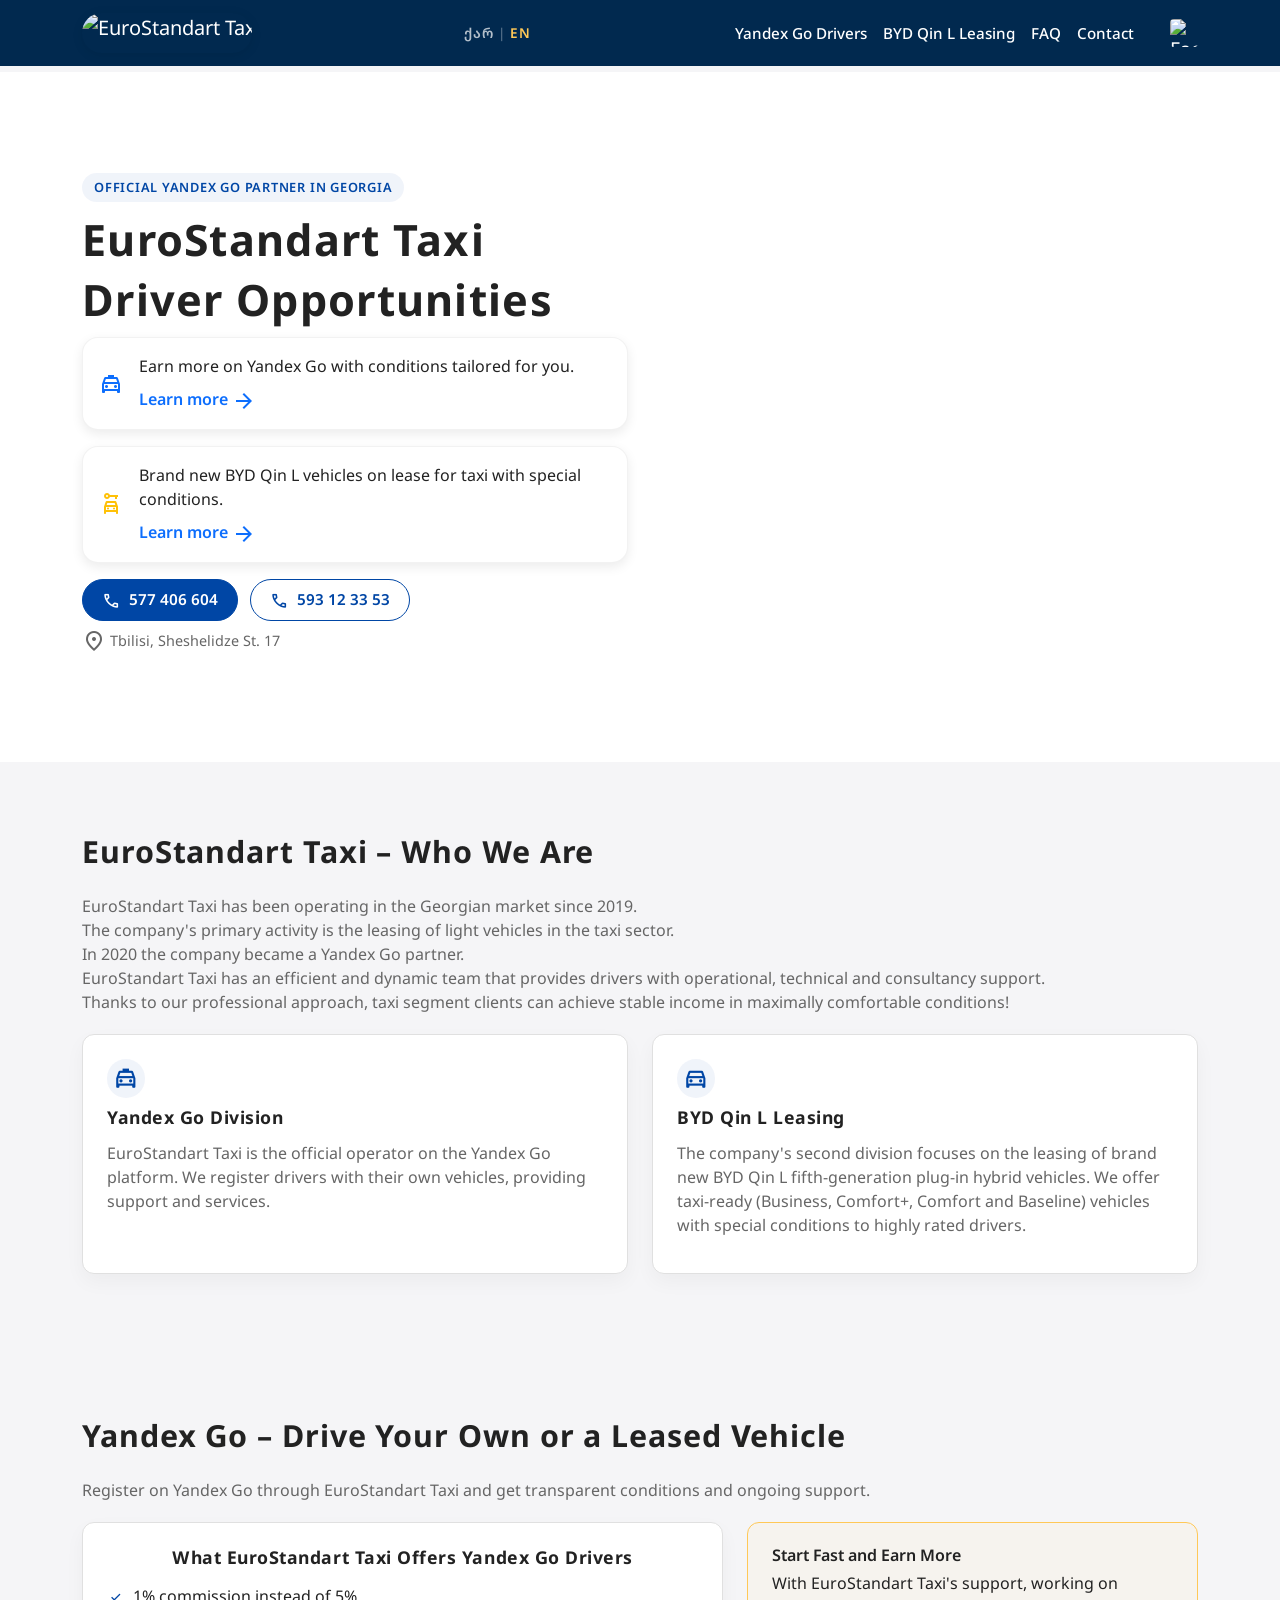
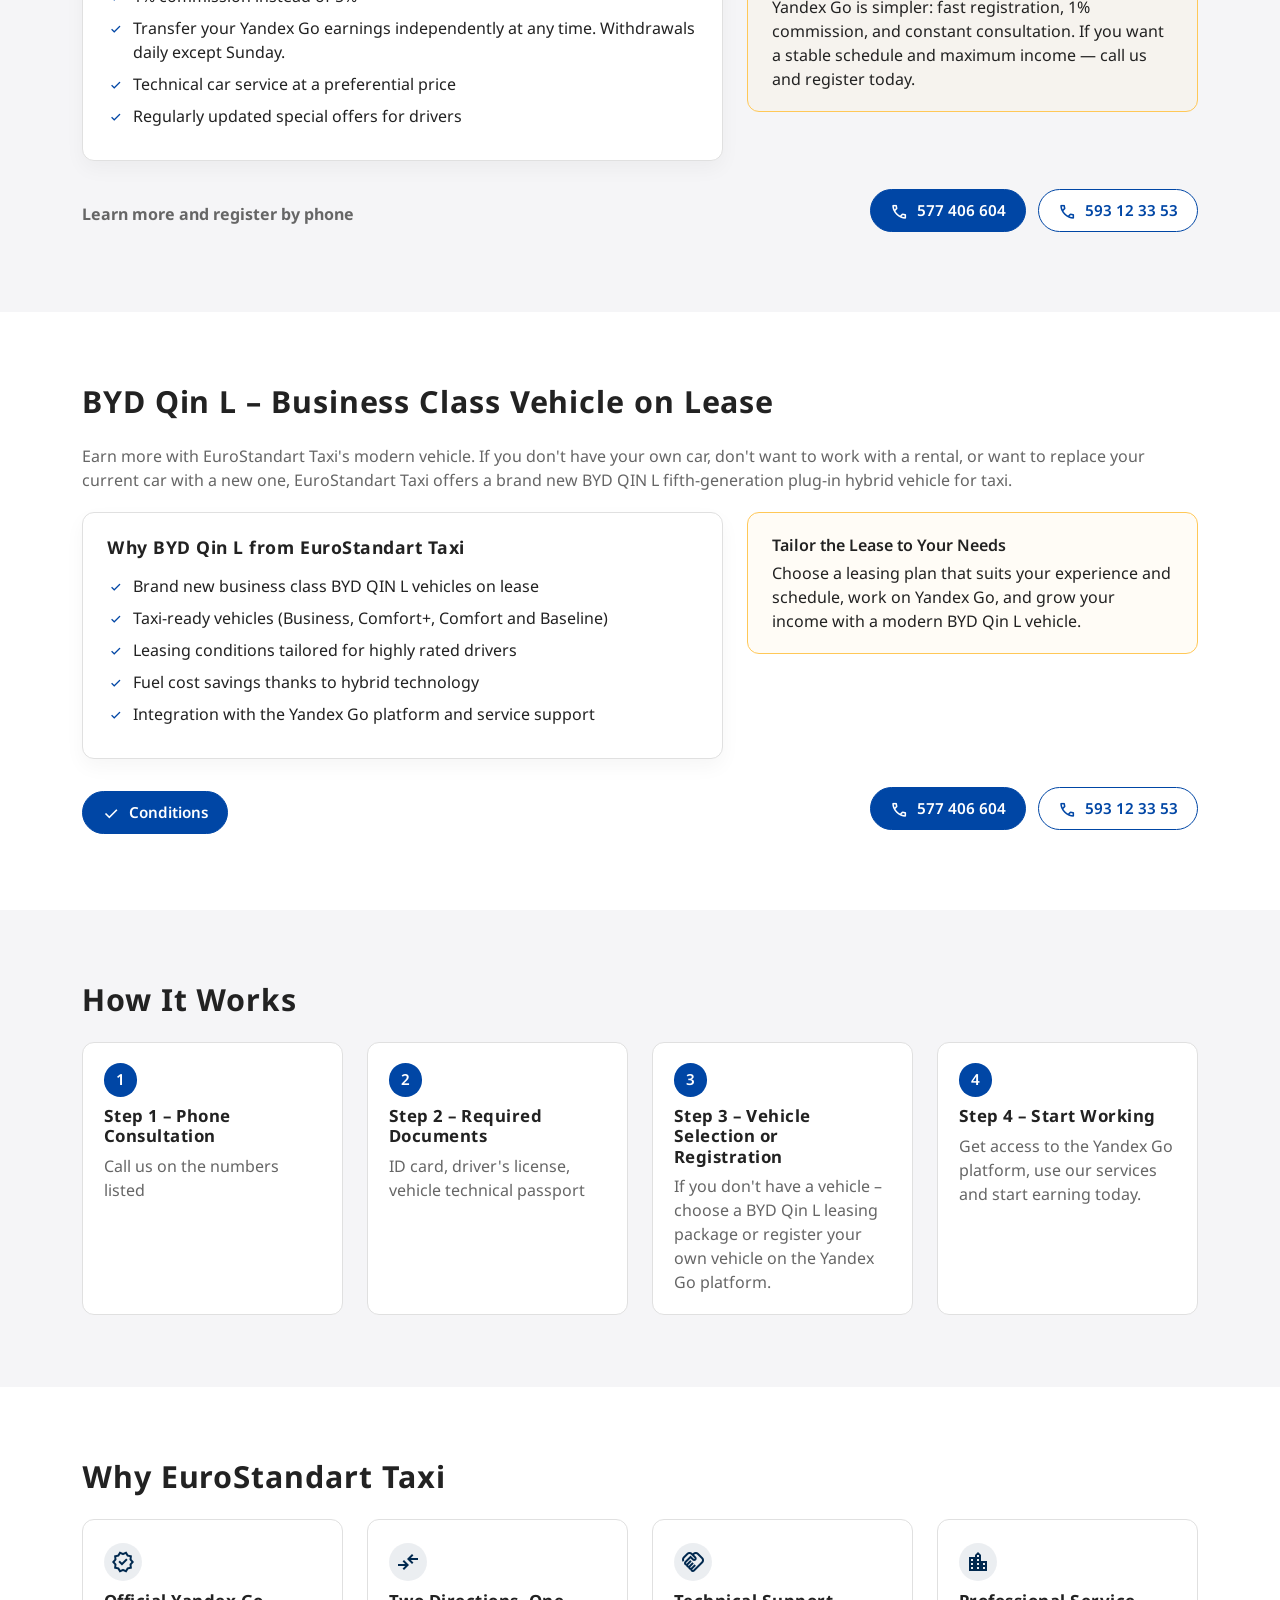
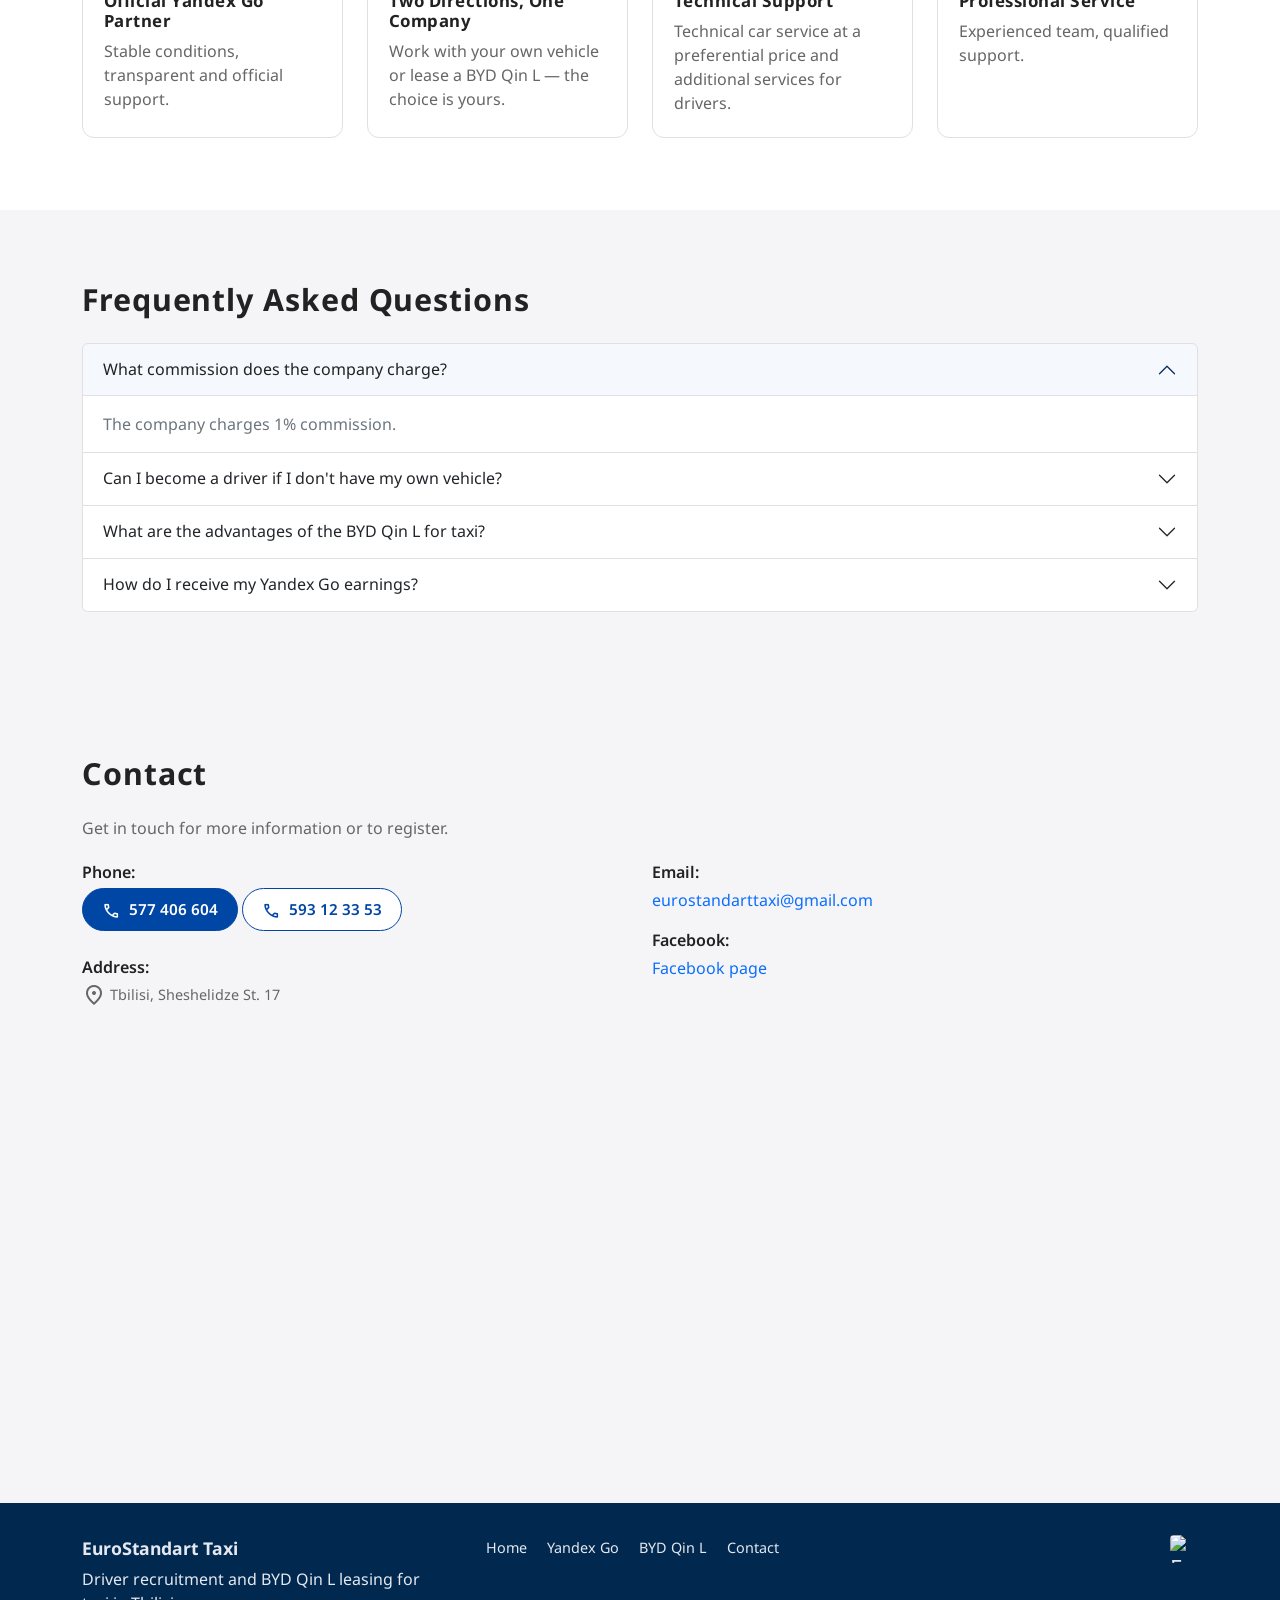
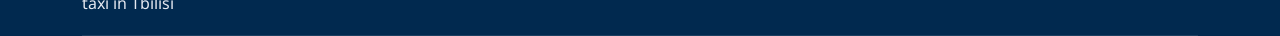
==== commit f520942c: "Update files" ====
--- a/en/index.html
+++ b/en/index.html
@@ -63,7 +63,7 @@
 
 <!-- Render-blocking CSS to avoid layout shift -->
 <link rel="stylesheet" href="https://cdn.jsdelivr.net/npm/bootstrap@5.3.8/dist/css/bootstrap.min.css">
-<link rel="stylesheet" href="/styles.css?v=ce5dc139">
+<link rel="stylesheet" href="/styles.css?v=084813b9">
 
 <!-- Non-blocking font stylesheets -->
 <link rel="preload" href="https://fonts.googleapis.com/css2?family=Noto+Sans+Georgian:wght@400;500;600;700&family=Inter:wght@400;500;600;700&display=swap" as="style" onload="this.onload=null;this.rel='stylesheet'">
@@ -138,7 +138,7 @@
                 <a class="navbar-brand d-flex align-items-center navbar-logo-wrapper position-relative" href="#home">
                     <img src="https://cdn.breba.app/eurostandart/e3154ddc-b0b3-4aa0-a9b7-20b49b557262/assets/logo-wide.jpeg?v=1" class="navbar-logo-large" alt="EuroStandart Taxi Logo" loading="lazy">
                 </a>
-                <div class="d-flex d-lg-none align-items-center lang-switch ms-auto me-2">
+                <div class="navbar-lang-slot d-flex align-items-center justify-content-center lang-switch">
                     <a href="/" class="lang-switch-link">ქარ</a>
                     <span class="lang-switch-sep" aria-hidden="true">|</span>
                     <span class="lang-switch-active">EN</span>
@@ -148,11 +148,6 @@
                 </button>
                 <div class="collapse navbar-collapse" id="mainNavbar">
                     <div class="ms-lg-auto d-flex flex-column flex-lg-row align-items-lg-center mb-2 mb-lg-0">
-                        <div class="d-none d-lg-flex align-items-center lang-switch me-lg-3">
-                            <a href="/" class="lang-switch-link">ქარ</a>
-                            <span class="lang-switch-sep" aria-hidden="true">|</span>
-                            <span class="lang-switch-active">EN</span>
-                        </div>
                         <ul class="navbar-nav">
                             <li class="nav-item">
                                 <a class="nav-link" href="#yandex-go">Yandex Go Drivers</a>
--- a/styles.css
+++ b/styles.css
@@ -575,6 +575,56 @@
     letter-spacing: 0.05em;
 }
 
+.navbar-lang-slot {
+    z-index: 2;
+}
+
+.navbar-custom .container {
+    display: grid;
+    grid-template-columns: auto 1fr auto;
+    align-items: center;
+    column-gap: clamp(0.75rem, 2vw, 2rem);
+}
+
+.navbar-custom .navbar-brand {
+    grid-column: 1;
+}
+
+.navbar-lang-slot {
+    grid-column: 2;
+    justify-self: center;
+    margin: 0;
+    white-space: nowrap;
+}
+
+.navbar-custom .navbar-toggler {
+    grid-column: 3;
+    justify-self: end;
+}
+
+.navbar-custom .navbar-collapse {
+    grid-column: 1 / -1;
+}
+
+@media (min-width: 992px) {
+    .navbar-custom .navbar-collapse {
+        grid-column: 3;
+        display: flex !important;
+        flex-basis: auto;
+        flex-grow: 0;
+        align-items: center;
+        justify-content: flex-end;
+    }
+
+    .navbar-custom .navbar-collapse > .ms-lg-auto.d-flex.flex-column.flex-lg-row.align-items-lg-center.mb-2.mb-lg-0 {
+        justify-content: flex-end;
+    }
+
+    .navbar-custom .navbar-collapse > .ms-lg-auto.d-flex.flex-column.flex-lg-row.align-items-lg-center.mb-2.mb-lg-0 > .navbar-nav {
+        margin-left: auto;
+    }
+}
+
 .lang-switch-active {
     color: var(--color-secondary);
 }
